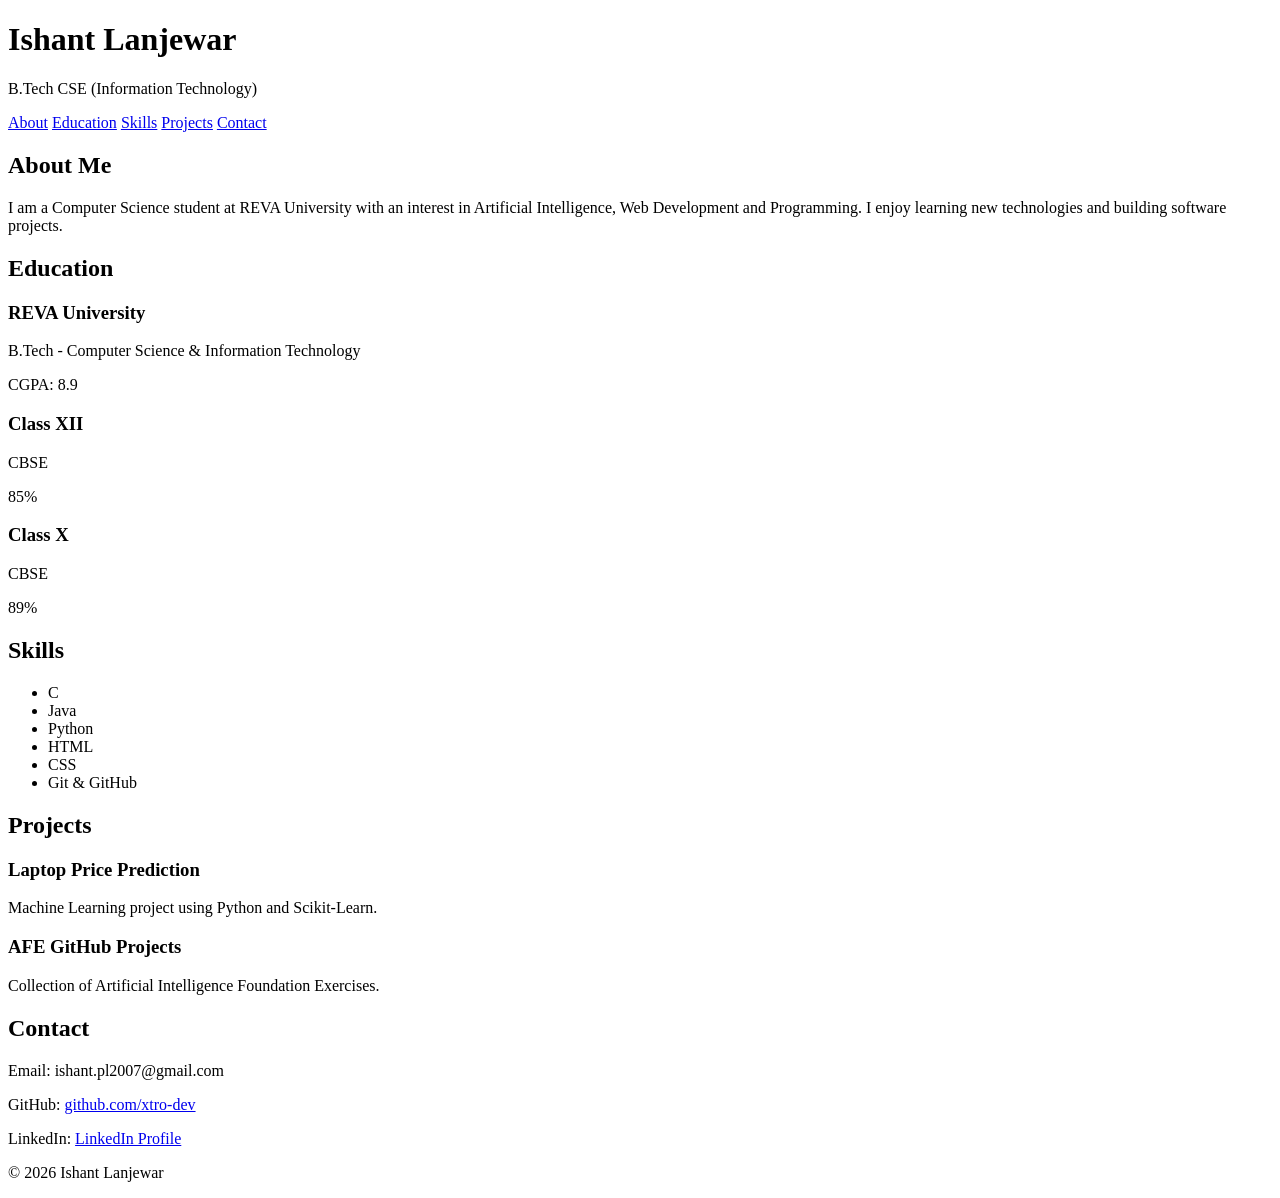
==== Project3-EProfile/index.html @ 2ecfb223 "Create index.html" ====
<!DOCTYPE html>
<html lang="en">
<head>
    <meta charset="UTF-8">
    <meta name="viewport" content="width=device-width, initial-scale=1.0">
    <title>Ishant Lanjewar | E-Profile</title>
    <link rel="stylesheet" href="style.css">
</head>
<body>

<header>
    <h1>Ishant Lanjewar</h1>
    <p>B.Tech CSE (Information Technology)</p>
</header>

<nav>
    <a href="#about">About</a>
    <a href="#education">Education</a>
    <a href="#skills">Skills</a>
    <a href="#projects">Projects</a>
    <a href="#contact">Contact</a>
</nav>

<section id="about">
    <h2>About Me</h2>
    <p>
        I am a Computer Science student at REVA University with an interest
        in Artificial Intelligence, Web Development and Programming.
        I enjoy learning new technologies and building software projects.
    </p>
</section>

<section id="education">
    <h2>Education</h2>

    <div class="card">
        <h3>REVA University</h3>
        <p>B.Tech - Computer Science & Information Technology</p>
        <p>CGPA: 8.9</p>
    </div>

    <div class="card">
        <h3>Class XII</h3>
        <p>CBSE</p>
        <p>85%</p>
    </div>

    <div class="card">
        <h3>Class X</h3>
        <p>CBSE</p>
        <p>89%</p>
    </div>
</section>

<section id="skills">
    <h2>Skills</h2>

    <ul>
        <li>C</li>
        <li>Java</li>
        <li>Python</li>
        <li>HTML</li>
        <li>CSS</li>
        <li>Git & GitHub</li>
    </ul>
</section>

<section id="projects">
    <h2>Projects</h2>

    <div class="card">
        <h3>Laptop Price Prediction</h3>
        <p>Machine Learning project using Python and Scikit-Learn.</p>
    </div>

    <div class="card">
        <h3>AFE GitHub Projects</h3>
        <p>Collection of Artificial Intelligence Foundation Exercises.</p>
    </div>
</section>

<section id="contact">
    <h2>Contact</h2>

    <p>Email: ishant.pl2007@gmail.com</p>

    <p>
        GitHub:
        <a href="https://github.com/xtro-dev" target="_blank">
            github.com/xtro-dev
        </a>
    </p>

    <p>
        LinkedIn:
        <a href="https://www.linkedin.com/in/ishant-lanjewar-b89970329"
           target="_blank">
           LinkedIn Profile
        </a>
    </p>
</section>

<footer>
    <p>© 2026 Ishant Lanjewar</p>
</footer>

<script src="script.js"></script>

</body>
</html>
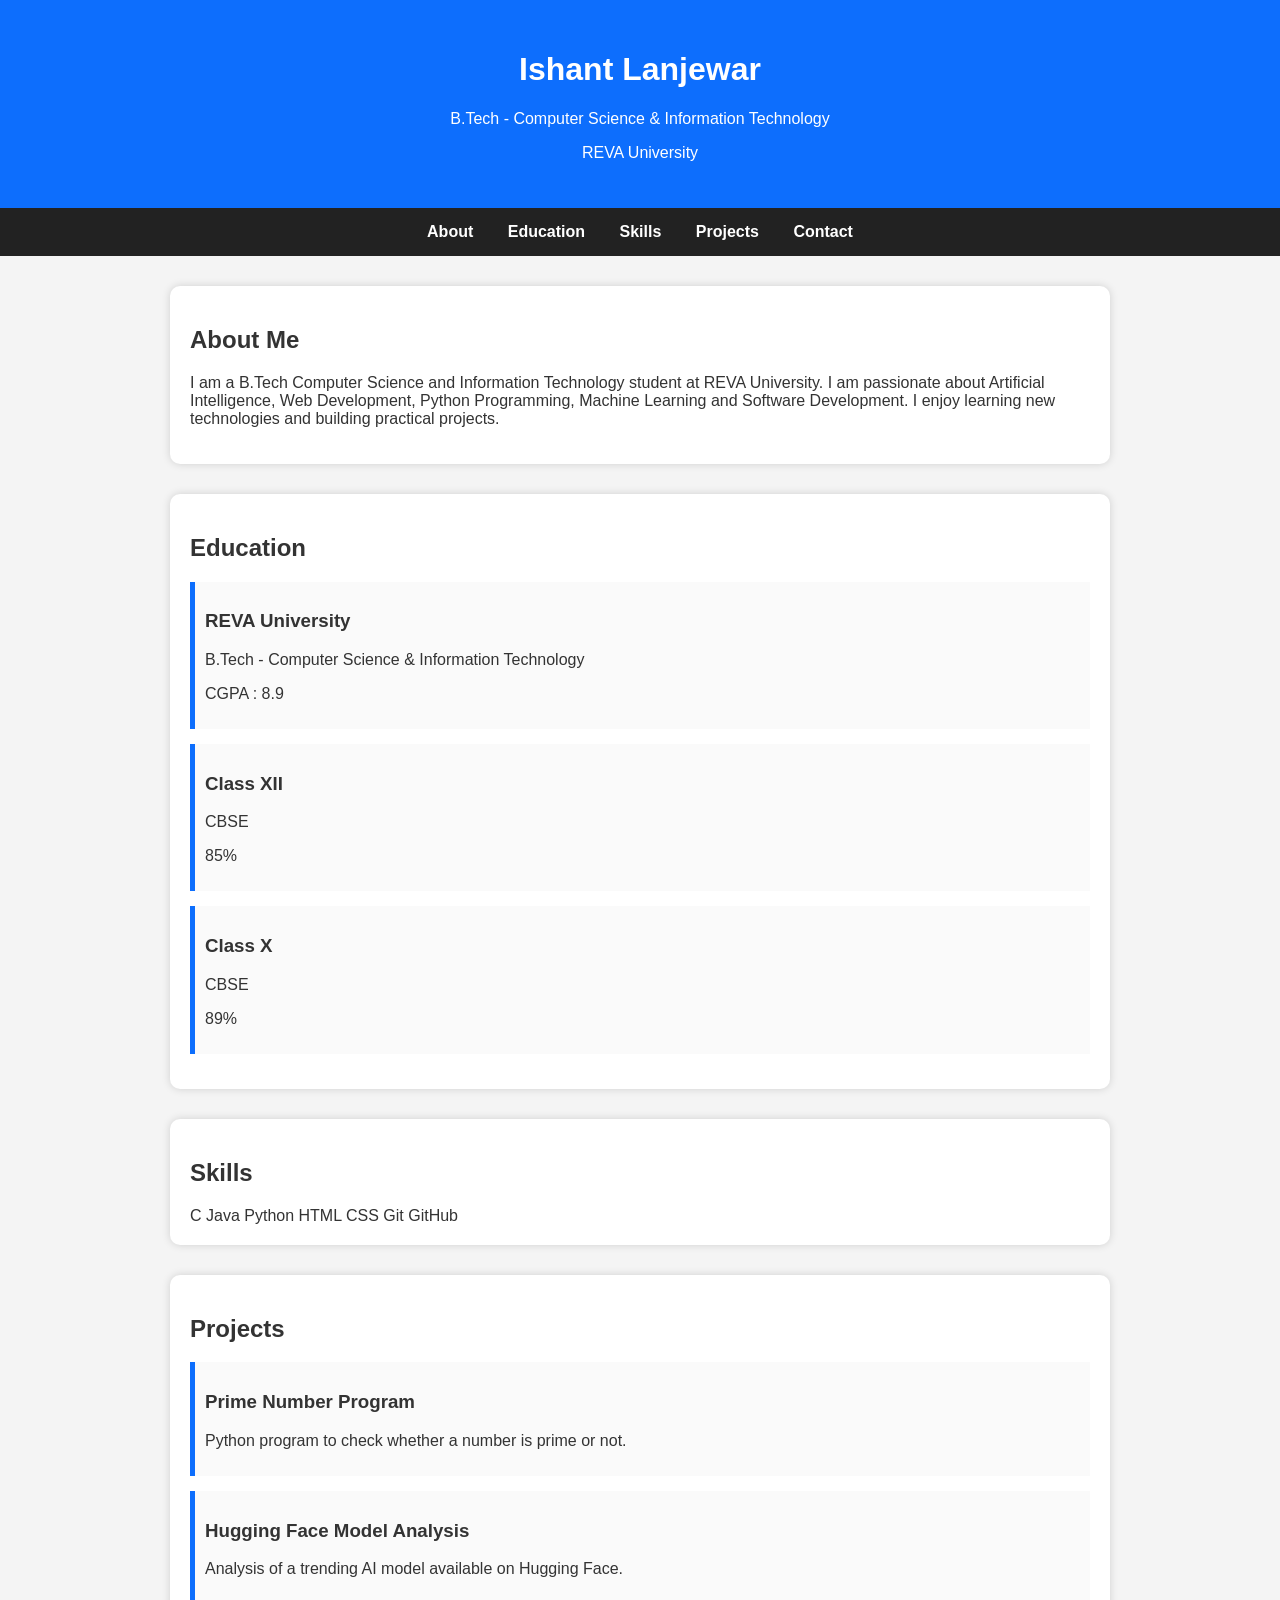
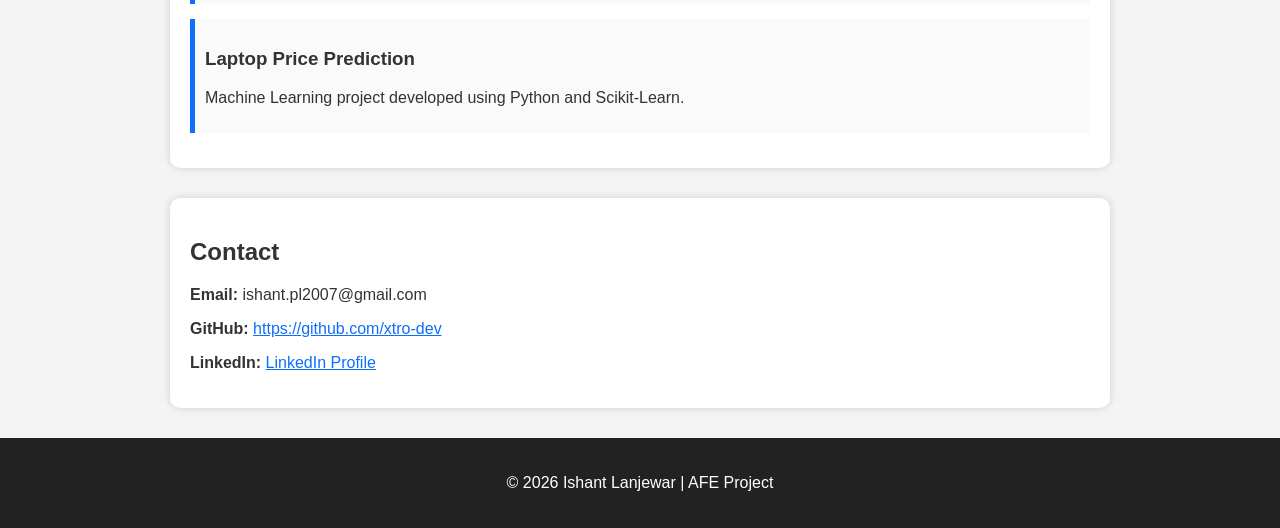
==== commit 1ddce985: "Update index.html" ====
--- a/Project3-EProfile/index.html
+++ b/Project3-EProfile/index.html
@@ -1,16 +1,18 @@
 <!DOCTYPE html>
 <html lang="en">
 <head>
-    <meta charset="UTF-8">
-    <meta name="viewport" content="width=device-width, initial-scale=1.0">
-    <title>Ishant Lanjewar | E-Profile</title>
-    <link rel="stylesheet" href="style.css">
+<meta charset="UTF-8">
+<meta name="viewport" content="width=device-width, initial-scale=1.0">
+<title>Ishant Lanjewar | E-Profile</title>
+<link rel="stylesheet" href="style.css">
 </head>
+
 <body>
 
 <header>
     <h1>Ishant Lanjewar</h1>
-    <p>B.Tech CSE (Information Technology)</p>
+    <p>B.Tech - Computer Science & Information Technology</p>
+    <p>REVA University</p>
 </header>
 
 <nav>
@@ -22,86 +24,113 @@
 </nav>
 
 <section id="about">
-    <h2>About Me</h2>
-    <p>
-        I am a Computer Science student at REVA University with an interest
-        in Artificial Intelligence, Web Development and Programming.
-        I enjoy learning new technologies and building software projects.
-    </p>
+<h2>About Me</h2>
+
+<p>
+I am a B.Tech Computer Science and Information Technology student at REVA University.
+I am passionate about Artificial Intelligence, Web Development, Python Programming,
+Machine Learning and Software Development. I enjoy learning new technologies and
+building practical projects.
+</p>
+
 </section>
 
 <section id="education">
-    <h2>Education</h2>
 
-    <div class="card">
-        <h3>REVA University</h3>
-        <p>B.Tech - Computer Science & Information Technology</p>
-        <p>CGPA: 8.9</p>
-    </div>
+<h2>Education</h2>
 
-    <div class="card">
-        <h3>Class XII</h3>
-        <p>CBSE</p>
-        <p>85%</p>
-    </div>
+<div class="card">
+<h3>REVA University</h3>
+<p>B.Tech - Computer Science & Information Technology</p>
+<p>CGPA : 8.9</p>
+</div>
 
-    <div class="card">
-        <h3>Class X</h3>
-        <p>CBSE</p>
-        <p>89%</p>
-    </div>
+<div class="card">
+<h3>Class XII</h3>
+<p>CBSE</p>
+<p>85%</p>
+</div>
+
+<div class="card">
+<h3>Class X</h3>
+<p>CBSE</p>
+<p>89%</p>
+</div>
+
 </section>
 
 <section id="skills">
-    <h2>Skills</h2>
 
-    <ul>
-        <li>C</li>
-        <li>Java</li>
-        <li>Python</li>
-        <li>HTML</li>
-        <li>CSS</li>
-        <li>Git & GitHub</li>
-    </ul>
+<h2>Skills</h2>
+
+<div class="skills">
+
+<span>C</span>
+<span>Java</span>
+<span>Python</span>
+<span>HTML</span>
+<span>CSS</span>
+<span>Git</span>
+<span>GitHub</span>
+
+</div>
+
 </section>
 
 <section id="projects">
-    <h2>Projects</h2>
 
-    <div class="card">
-        <h3>Laptop Price Prediction</h3>
-        <p>Machine Learning project using Python and Scikit-Learn.</p>
-    </div>
+<h2>Projects</h2>
 
-    <div class="card">
-        <h3>AFE GitHub Projects</h3>
-        <p>Collection of Artificial Intelligence Foundation Exercises.</p>
-    </div>
+<div class="card">
+
+<h3>Prime Number Program</h3>
+
+<p>Python program to check whether a number is prime or not.</p>
+
+</div>
+
+<div class="card">
+
+<h3>Hugging Face Model Analysis</h3>
+
+<p>Analysis of a trending AI model available on Hugging Face.</p>
+
+</div>
+
+<div class="card">
+
+<h3>Laptop Price Prediction</h3>
+
+<p>Machine Learning project developed using Python and Scikit-Learn.</p>
+
+</div>
+
 </section>
 
 <section id="contact">
-    <h2>Contact</h2>
 
-    <p>Email: ishant.pl2007@gmail.com</p>
+<h2>Contact</h2>
 
-    <p>
-        GitHub:
-        <a href="https://github.com/xtro-dev" target="_blank">
-            github.com/xtro-dev
-        </a>
-    </p>
+<p><strong>Email:</strong> ishant.pl2007@gmail.com</p>
 
-    <p>
-        LinkedIn:
-        <a href="https://www.linkedin.com/in/ishant-lanjewar-b89970329"
-           target="_blank">
-           LinkedIn Profile
-        </a>
-    </p>
+<p><strong>GitHub:</strong>
+<a href="https://github.com/xtro-dev" target="_blank">
+https://github.com/xtro-dev
+</a>
+</p>
+
+<p><strong>LinkedIn:</strong>
+<a href="https://www.linkedin.com/in/ishant-lanjewar-b89970329" target="_blank">
+LinkedIn Profile
+</a>
+</p>
+
 </section>
 
 <footer>
-    <p>© 2026 Ishant Lanjewar</p>
+
+<p>© 2026 Ishant Lanjewar | AFE Project</p>
+
 </footer>
 
 <script src="script.js"></script>
--- a/Project3-EProfile/style.css
+++ b/Project3-EProfile/style.css
@@ -0,0 +1,58 @@
+body{
+font-family:Arial,sans-serif;
+margin:0;
+background:#f4f4f4;
+color:#333;
+}
+
+header{
+background:#0d6efd;
+color:white;
+padding:30px;
+text-align:center;
+}
+
+nav{
+background:#222;
+padding:15px;
+text-align:center;
+}
+
+nav a{
+color:white;
+text-decoration:none;
+margin:15px;
+font-weight:bold;
+}
+
+section{
+max-width:900px;
+margin:30px auto;
+padding:20px;
+background:white;
+border-radius:10px;
+box-shadow:0 0 8px rgba(0,0,0,.15);
+}
+
+.card{
+border-left:5px solid #0d6efd;
+padding:10px;
+margin:15px 0;
+background:#fafafa;
+}
+
+ul li{
+margin:8px 0;
+}
+
+footer{
+background:#222;
+color:white;
+text-align:center;
+padding:20px;
+margin-top:30px;
+}
+
+a{
+color:#0d6efd;
+}
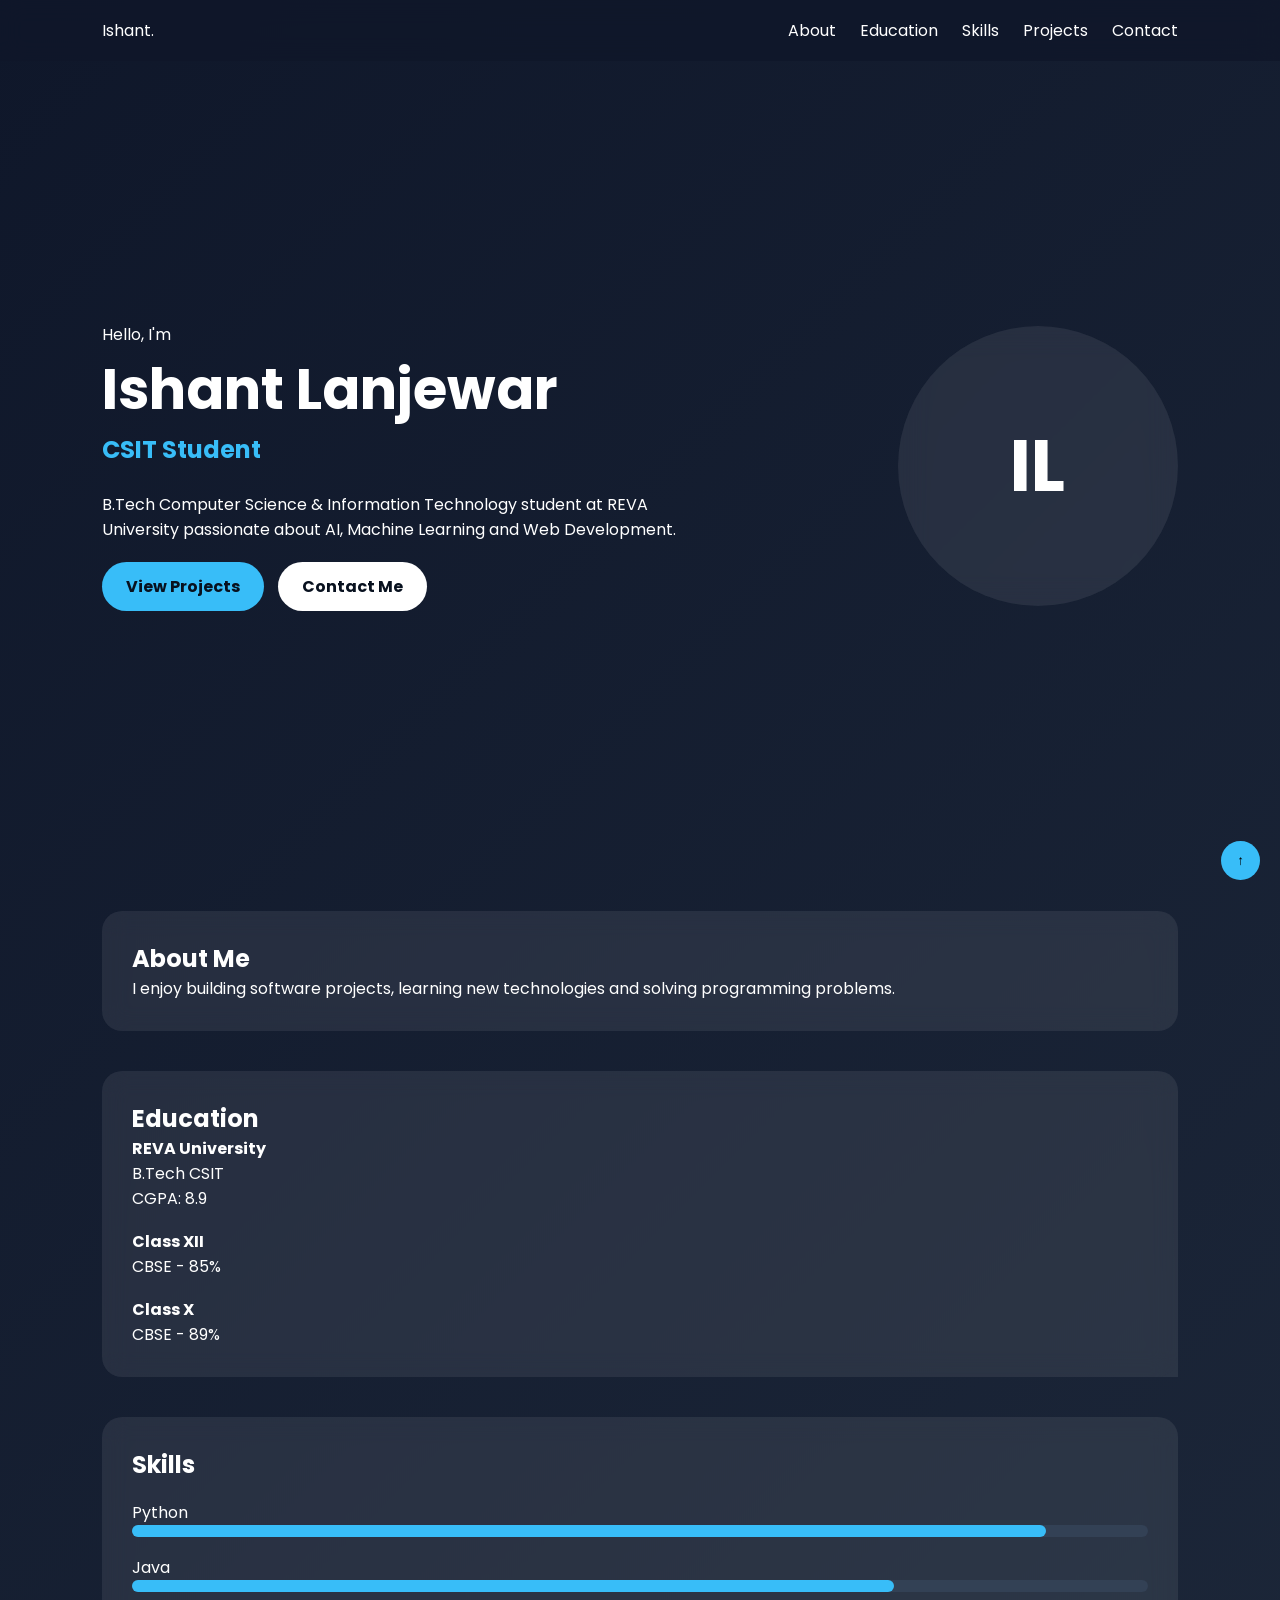
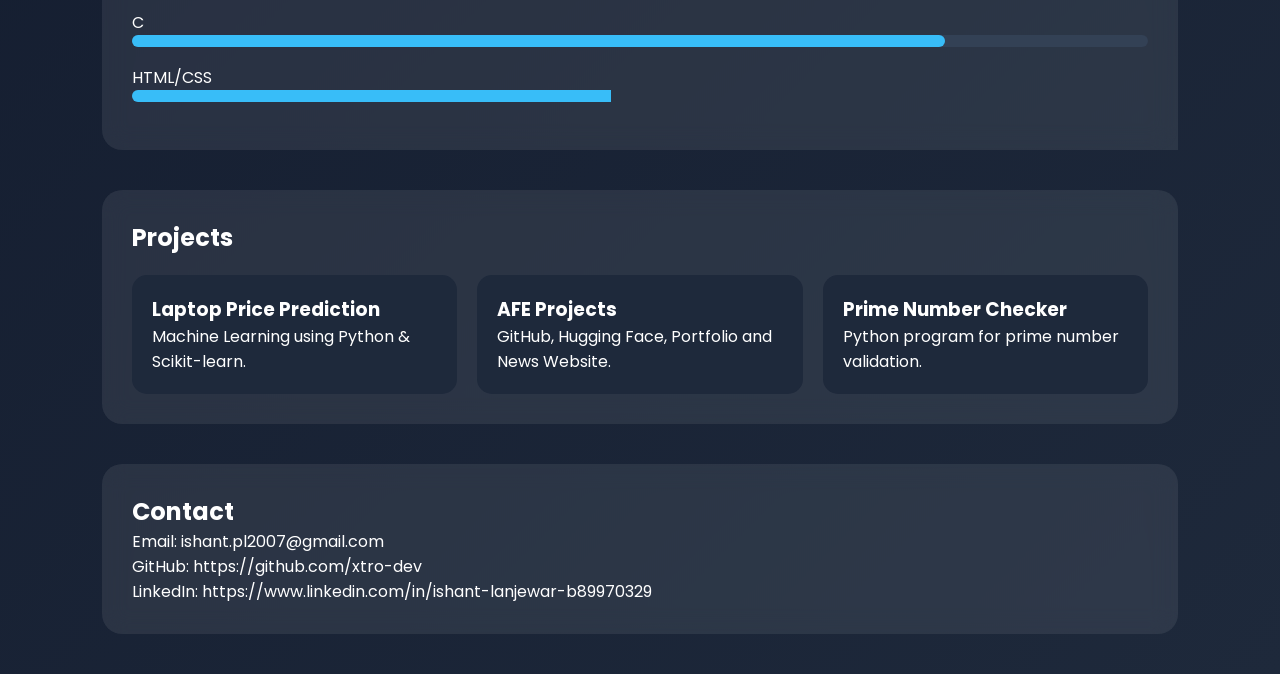
==== commit 717fe6a7: "Add files via upload" ====
--- a/Project3-EProfile/index.html
+++ b/Project3-EProfile/index.html
@@ -2,138 +2,78 @@
 <html lang="en">
 <head>
 <meta charset="UTF-8">
-<meta name="viewport" content="width=device-width, initial-scale=1.0">
-<title>Ishant Lanjewar | E-Profile</title>
+<meta name="viewport" content="width=device-width,initial-scale=1.0">
+<title>Ishant Lanjewar | Portfolio</title>
+<link rel="preconnect" href="https://fonts.googleapis.com">
+<link rel="preconnect" href="https://fonts.gstatic.com" crossorigin>
+<link href="https://fonts.googleapis.com/css2?family=Poppins:wght@300;400;600;700&display=swap" rel="stylesheet">
 <link rel="stylesheet" href="style.css">
 </head>
+<body>
+<nav class="nav">
+<div class="logo">Ishant.</div>
+<div class="links">
+<a href="#about">About</a>
+<a href="#education">Education</a>
+<a href="#skills">Skills</a>
+<a href="#projects">Projects</a>
+<a href="#contact">Contact</a>
+</div>
+</nav>
 
-<body>
-
-<header>
-    <h1>Ishant Lanjewar</h1>
-    <p>B.Tech - Computer Science & Information Technology</p>
-    <p>REVA University</p>
+<header class="hero">
+<div class="hero-text">
+<p>Hello, I'm</p>
+<h1>Ishant Lanjewar</h1>
+<h2 id="typing"></h2>
+<p class="desc">B.Tech Computer Science & Information Technology student at REVA University passionate about AI, Machine Learning and Web Development.</p>
+<a class="btn" href="#projects">View Projects</a>
+<a class="btn secondary" href="#contact">Contact Me</a>
+</div>
+<div class="hero-card">
+<div class="avatar">IL</div>
+</div>
 </header>
 
-<nav>
-    <a href="#about">About</a>
-    <a href="#education">Education</a>
-    <a href="#skills">Skills</a>
-    <a href="#projects">Projects</a>
-    <a href="#contact">Contact</a>
-</nav>
-
-<section id="about">
+<section id="about" class="card">
 <h2>About Me</h2>
-
-<p>
-I am a B.Tech Computer Science and Information Technology student at REVA University.
-I am passionate about Artificial Intelligence, Web Development, Python Programming,
-Machine Learning and Software Development. I enjoy learning new technologies and
-building practical projects.
-</p>
-
+<p>I enjoy building software projects, learning new technologies and solving programming problems.</p>
 </section>
 
-<section id="education">
-
+<section id="education" class="card">
 <h2>Education</h2>
-
-<div class="card">
-<h3>REVA University</h3>
-<p>B.Tech - Computer Science & Information Technology</p>
-<p>CGPA : 8.9</p>
+<div class="timeline">
+<div><strong>REVA University</strong><br>B.Tech CSIT<br>CGPA: 8.9</div>
+<div><strong>Class XII</strong><br>CBSE - 85%</div>
+<div><strong>Class X</strong><br>CBSE - 89%</div>
 </div>
-
-<div class="card">
-<h3>Class XII</h3>
-<p>CBSE</p>
-<p>85%</p>
-</div>
-
-<div class="card">
-<h3>Class X</h3>
-<p>CBSE</p>
-<p>89%</p>
-</div>
-
 </section>
 
-<section id="skills">
-
+<section id="skills" class="card">
 <h2>Skills</h2>
-
-<div class="skills">
-
-<span>C</span>
-<span>Java</span>
-<span>Python</span>
-<span>HTML</span>
-<span>CSS</span>
-<span>Git</span>
-<span>GitHub</span>
-
-</div>
-
+<div class="skill"><span>Python</span><div class="bar"><div style="width:90%"></div></div></div>
+<div class="skill"><span>Java</span><div class="bar"><div style="width:75%"></div></div></div>
+<div class="skill"><span>C</span><div class="bar"><div style="width:80%"></div></div></div>
+<div class="skill"><span>HTML/CSS</span><div class="bar"><div style="width:85%"></div></div></div>
 </section>
 
 <section id="projects">
-
 <h2>Projects</h2>
-
-<div class="card">
-
-<h3>Prime Number Program</h3>
-
-<p>Python program to check whether a number is prime or not.</p>
-
+<div class="grid">
+<div class="project"><h3>Laptop Price Prediction</h3><p>Machine Learning using Python & Scikit-learn.</p></div>
+<div class="project"><h3>AFE Projects</h3><p>GitHub, Hugging Face, Portfolio and News Website.</p></div>
+<div class="project"><h3>Prime Number Checker</h3><p>Python program for prime number validation.</p></div>
 </div>
-
-<div class="card">
-
-<h3>Hugging Face Model Analysis</h3>
-
-<p>Analysis of a trending AI model available on Hugging Face.</p>
-
-</div>
-
-<div class="card">
-
-<h3>Laptop Price Prediction</h3>
-
-<p>Machine Learning project developed using Python and Scikit-Learn.</p>
-
-</div>
-
 </section>
 
-<section id="contact">
-
+<section id="contact" class="card">
 <h2>Contact</h2>
-
-<p><strong>Email:</strong> ishant.pl2007@gmail.com</p>
-
-<p><strong>GitHub:</strong>
-<a href="https://github.com/xtro-dev" target="_blank">
-https://github.com/xtro-dev
-</a>
-</p>
-
-<p><strong>LinkedIn:</strong>
-<a href="https://www.linkedin.com/in/ishant-lanjewar-b89970329" target="_blank">
-LinkedIn Profile
-</a>
-</p>
-
+<p>Email: ishant.pl2007@gmail.com</p>
+<p>GitHub: https://github.com/xtro-dev</p>
+<p>LinkedIn: https://www.linkedin.com/in/ishant-lanjewar-b89970329</p>
 </section>
 
-<footer>
-
-<p>© 2026 Ishant Lanjewar | AFE Project</p>
-
-</footer>
-
+<button id="topBtn">↑</button>
 <script src="script.js"></script>
-
 </body>
-</html>
+</html>
--- a/Project3-EProfile/style.css
+++ b/Project3-EProfile/style.css
@@ -1,58 +1,17 @@
-body{
-font-family:Arial,sans-serif;
-margin:0;
-background:#f4f4f4;
-color:#333;
-}
-
-header{
-background:#0d6efd;
-color:white;
-padding:30px;
-text-align:center;
-}
-
-nav{
-background:#222;
-padding:15px;
-text-align:center;
-}
-
-nav a{
-color:white;
-text-decoration:none;
-margin:15px;
-font-weight:bold;
-}
-
-section{
-max-width:900px;
-margin:30px auto;
-padding:20px;
-background:white;
-border-radius:10px;
-box-shadow:0 0 8px rgba(0,0,0,.15);
-}
-
-.card{
-border-left:5px solid #0d6efd;
-padding:10px;
-margin:15px 0;
-background:#fafafa;
-}
-
-ul li{
-margin:8px 0;
-}
-
-footer{
-background:#222;
-color:white;
-text-align:center;
-padding:20px;
-margin-top:30px;
-}
-
-a{
-color:#0d6efd;
-}
+*{margin:0;padding:0;box-sizing:border-box}body{font-family:Poppins,sans-serif;background:linear-gradient(135deg,#0f172a,#1e293b);color:#fff;scroll-behavior:smooth}
+.nav{position:sticky;top:0;display:flex;justify-content:space-between;padding:18px 8%;background:rgba(15,23,42,.8);backdrop-filter:blur(12px)}
+.links a{color:#fff;margin-left:20px;text-decoration:none}
+.hero{display:flex;justify-content:space-between;align-items:center;padding:80px 8%;min-height:90vh}
+.hero-text h1{font-size:56px}.hero-text h2{color:#38bdf8;height:40px}.desc{max-width:600px;margin:20px 0}
+.btn{display:inline-block;padding:12px 24px;background:#38bdf8;color:#08111f;text-decoration:none;border-radius:30px;margin-right:10px;font-weight:700;transition:.3s}
+.btn:hover{transform:translateY(-4px)}
+.secondary{background:#fff}
+.hero-card{width:280px;height:280px;border-radius:50%;background:rgba(255,255,255,.08);display:flex;align-items:center;justify-content:center;backdrop-filter:blur(15px);animation:float 3s ease-in-out infinite}
+.avatar{font-size:72px;font-weight:700}
+.card,#projects{width:84%;margin:40px auto;padding:30px;background:rgba(255,255,255,.08);backdrop-filter:blur(12px);border-radius:20px}
+.timeline{display:grid;gap:18px}
+.skill{margin:18px 0}.bar{height:12px;background:#334155;border-radius:8px}.bar div{height:100%;background:#38bdf8;border-radius:8px;animation:grow 2s}
+.grid{display:grid;grid-template-columns:repeat(auto-fit,minmax(250px,1fr));gap:20px;margin-top:20px}
+.project{background:#1e293b;padding:20px;border-radius:15px;transition:.3s}.project:hover{transform:translateY(-8px)}
+#topBtn{position:fixed;right:20px;bottom:20px;padding:12px 16px;border:none;border-radius:50%;background:#38bdf8;cursor:pointer}
+@keyframes float{50%{transform:translateY(-12px)}}@keyframes grow{from{width:0}}@media(max-width:900px){.hero{flex-direction:column;text-align:center}.hero-card{margin-top:30px}}
